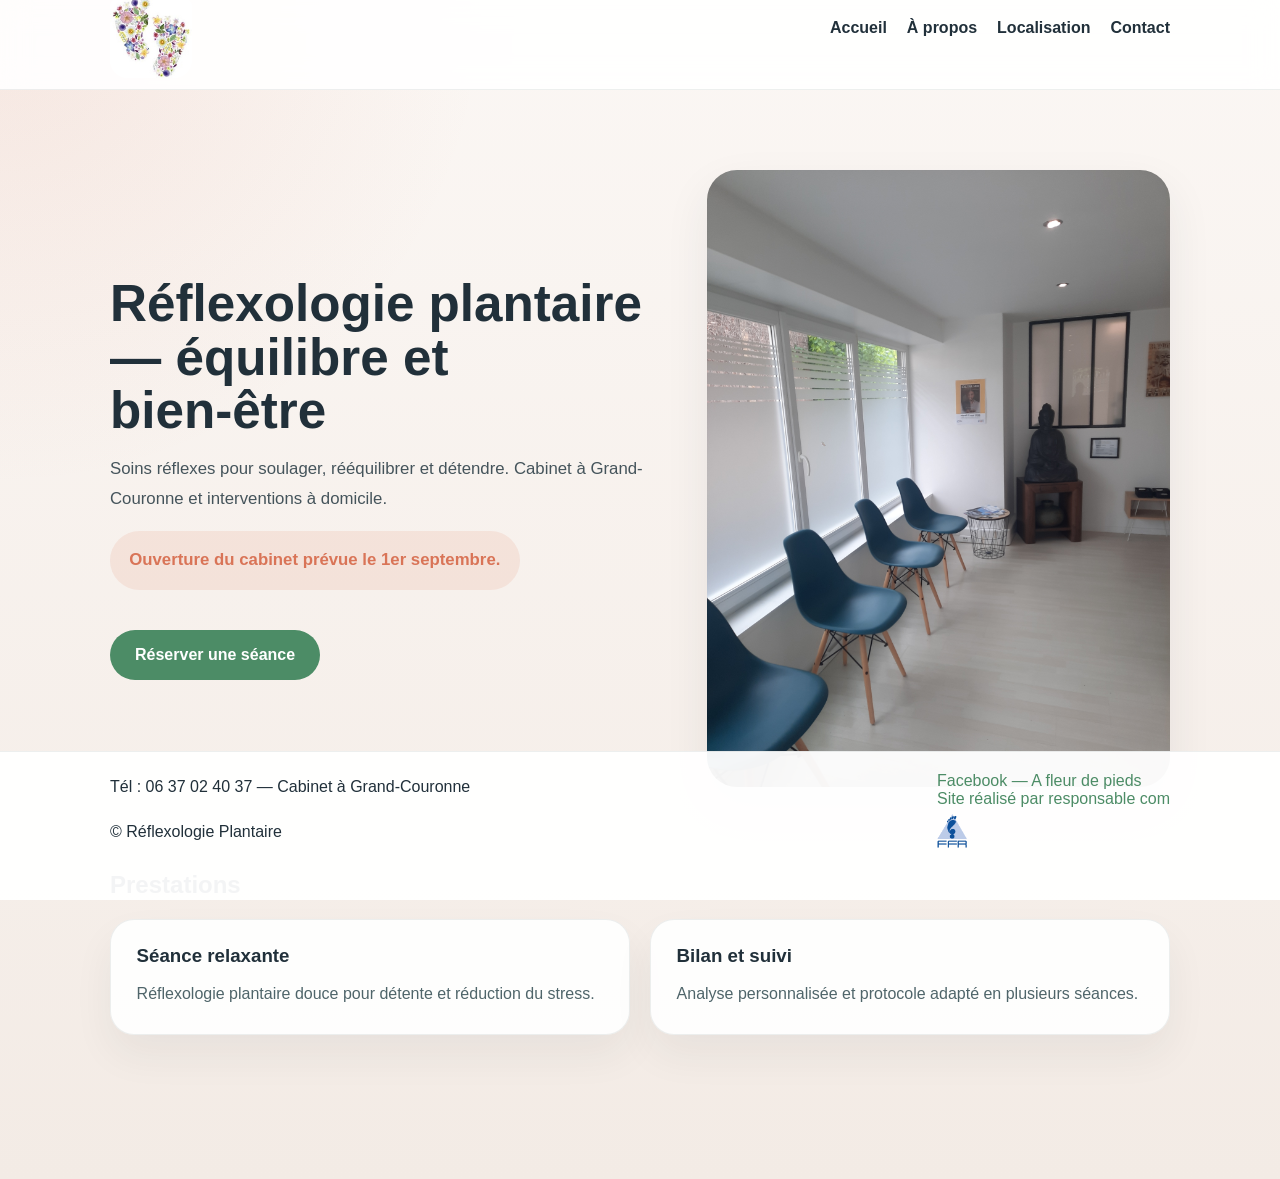
==== stage-site/index.html @ 20455479 "site" ====
<!doctype html>
<html lang="fr">
<head>
  <meta charset="utf-8">
  <meta name="viewport" content="width=device-width,initial-scale=1">
  <title>A fleur de pieds - Accueil</title>
  <link rel="stylesheet" href="css/style.css">
</head>
<body>
  <header class="site-header">
    <div class="container nav-wrap">
      <a class="logo" href="index.html"><img src="assets/logo a fleur de pied.jpg" alt="Logo réflexologie"/></a>
      <nav>
        <ul>
          <li><a href="index.html">Accueil</a></li>
          <li><a href="about.html">À propos</a></li>
          <li><a href="localisation.html">Localisation</a></li>
          <li><a href="contact.html">Contact</a></li>
        </ul>
      </nav>
    </div>
  </header>

  <main>
    <section class="hero">
      <div class="container hero-inner">
        <div class="hero-text">
          <h1>Réflexologie plantaire — équilibre et bien-être</h1>
          <p>Soins réflexes pour soulager, rééquilibrer et détendre. Cabinet à Grand-Couronne et interventions à domicile.</p>
          <p class="opening-note">Ouverture du cabinet prévue le 1er septembre.</p>
          <a class="button" href="contact.html">Réserver une séance</a>
        </div>
        <div class="hero-image">
          <img src="assets/waiting_room.jpg" alt="Salle d'attente" />
        </div>
      </div>
    </section>

    <section class="services container">
      <h2>Prestations</h2>
      <div class="cards">
        <article>
          <h3>Séance relaxante</h3>
          <p>Réflexologie plantaire douce pour détente et réduction du stress.</p>
        </article>
        <article>
          <h3>Bilan et suivi</h3>
          <p>Analyse personnalisée et protocole adapté en plusieurs séances.</p>
        </article>
      </div>
    </section>

  </main>

  <footer class="site-footer">
    <div class="container footer-grid">
      <div>
        <p>Tél : 06 37 02 40 37 — Cabinet à Grand-Couronne</p>
        <p>© Réflexologie Plantaire</p>
      </div>
      <div class="footer-links">
        <a href="https://www.facebook.com/profile.php?id=61586566208151" target="_blank">Facebook — A fleur de pieds</a>
        <br>
        <a href="http://katell-reflexologie.fr" target="_blank">Site réalisé par responsable com</a>
        <div class="federation-logo">
          <a href="https://www.ffr.org" target="_blank"><img src="assets/logo.png" alt="Logo Fédération" style="height:34px;margin-top:6px"/></a>
        </div>
      </div>
    </div>
  </footer>
</body>
</html>
---- stage-site/css/style.css ----
:root {
  --terracotta: #d97457;
  --green: #4c8c66;
  --green-dark: #395e4d;
  --dark: #21303a;
  --soft: #f6f2ee;
  --soft-2: #f2ece7;
  --border: rgba(34, 51, 58, 0.08);
  --shadow: 0 18px 45px rgba(34, 51, 58, 0.08);
  --radius: 24px;
  --header-height: 90px;
  --footer-height: 72px;
}
* {
  box-sizing: border-box;
}
html {
  scroll-behavior: smooth;
}
body {
  margin: 0;
  font-family: Inter, Arial, Helvetica, sans-serif;
  color: var(--dark);
  background: radial-gradient(circle at top left, rgba(212, 116, 87, 0.12), transparent 28%),
    linear-gradient(180deg, #fbf7f4 0%, #f3ebe5 100%);
  padding-top: calc(var(--header-height) + 1rem);
  padding-bottom: calc(var(--footer-height) + 2.5rem);
}
img {
  display: block;
  max-width: 100%;
}
button,
input,
textarea,
a {
  font: inherit;
}
.container {
  max-width: 1100px;
  margin: 0 auto;
  padding: 0 1.25rem 2rem;
}
.site-header {
  position: fixed;
  inset: 0 auto auto 0;
  z-index: 1000;
  height: var(--header-height);
  display: flex;
  align-items: center;
  width: 100%;
  background: rgba(255, 255, 255, 0.9);
  backdrop-filter: blur(14px);
  border-bottom: 1px solid rgba(34, 51, 58, 0.08);
}
.nav-wrap {
  width: 100%;
  display: flex;
  align-items: center;
  gap: 1.25rem;
}
.site-header .logo img {
  margin-top: 0.5rem;
  padding-top: 0.5rem;
  height: 90px;
  border-radius: 18px;
}
nav {
  margin-left: auto;
}
nav ul {
  list-style: none;
  display: flex;
  align-items: center;
  gap: 1.25rem;
  margin: 0;
  padding: 0;
}
nav a {
  color: var(--dark);
  text-decoration: none;
  font-weight: 600;
  transition: color 180ms ease;
}
nav a:hover,
nav a:focus-visible {
  color: var(--green-dark);
}
.hero {
  padding: 4rem 0 2rem;
}
.hero-inner {
  display: grid;
  grid-template-columns: minmax(0, 1.1fr) minmax(300px, 0.9fr);
  gap: 2rem;
  align-items: center;
}
.hero-text {
  max-width: 620px;
}
.hero-text h1 {
  font-size: clamp(2.6rem, 4vw, 4.2rem);
  line-height: 1.05;
  margin: 0 0 1rem;
}
.hero-text p {
  margin: 0 0 1rem;
  color: #45545b;
  font-size: 1.05rem;
  line-height: 1.8;
}
.hero-text .opening-note {
  display: inline-flex;
  padding: 0.9rem 1.2rem;
  background: rgba(217, 116, 87, 0.12);
  border-radius: 999px;
  color: var(--terracotta);
  font-weight: 700;
}
.button {
  display: inline-flex;
  align-items: center;
  justify-content: center;
  gap: 0.55rem;
  margin-top: 1.5rem;
  padding: 0.95rem 1.5rem;
  border-radius: 999px;
  border: 1px solid transparent;
  background: var(--green);
  color: #fff;
  text-decoration: none;
  font-weight: 700;
  transition: transform 180ms ease, background 180ms ease;
}
.button:hover,
.button:focus-visible {
  background: var(--green-dark);
  transform: translateY(-1px);
}
.hero-image img {
  width: 100%;
  height: auto;
  border-radius: 30px;
  box-shadow: var(--shadow);
}
.section-title {
  margin: 0 0 1.5rem;
  font-size: clamp(1.85rem, 2.3vw, 2.4rem);
  letter-spacing: -0.03em;
}
.section-intro {
  max-width: 760px;
  margin-bottom: 1.75rem;
  color: #4f656a;
}
section {
  padding: 2rem 0;
}
.cards {
  display: grid;
  grid-template-columns: repeat(auto-fit, minmax(240px, 1fr));
  gap: 1.25rem;
}
.cards article {
  background: rgba(255, 255, 255, 0.9);
  padding: 1.6rem;
  border-radius: var(--radius);
  border: 1px solid var(--border);
  box-shadow: 0 20px 40px rgba(34, 51, 58, 0.06);
}
.cards h3 {
  margin-top: 0;
  margin-bottom: 0.8rem;
}
.cards p {
  margin: 0;
  color: #4f656a;
  line-height: 1.75;
}
.gallery .grid {
  display: grid;
  grid-template-columns: repeat(3, minmax(0, 1fr));
  gap: 1rem;
}
.gallery img {
  width: 100%;
  height: 240px;
  object-fit: cover;
  border-radius: 24px;
}
.about-grid {
  display: grid;
  grid-template-columns: minmax(260px, 360px) minmax(0, 1fr);
  gap: 2rem;
  align-items: start;
}
.about-grid img {
  width: 100%;
  aspect-ratio: 3 / 4;
  object-fit: cover;
  border-radius: 30px;
  box-shadow: var(--shadow);
}
.about-images {
  display: flex;
  flex-wrap: wrap;
  gap: 0.8rem;
  margin-top: 1rem;
}
.about-images img {
  width: min(100%, 220px);
  border-radius: 20px;
}
.contact-grid {
  display: grid;
  grid-template-columns: minmax(300px, 380px) minmax(0, 1fr);
  gap: 2rem;
}
.contact-card,
.map {
  background: rgba(255, 255, 255, 0.92);
  border: 1px solid var(--border);
  border-radius: var(--radius);
  box-shadow: 0 20px 40px rgba(34, 51, 58, 0.06);
  padding: 1.75rem;
}
.contact-card h2,
.contact-card p,
.map p {
  margin: 0;
}
.contact-card h2 {
  margin-bottom: 1rem;
}
.contact-card a {
  color: var(--green);
  text-decoration: none;
}
.map iframe {
  width: 100%;
  height: 360px;
  border: 0;
  border-radius: 20px;
}
.site-footer {
  position: fixed;
  left: 0;
  right: 0;
  bottom: 0;
  background: rgba(255, 255, 255, 0.95);
  padding: 5px 0.30rem;
  border-top: 1px solid rgba(34, 51, 58, 0.08);
  z-index: 900;
}
.footer-grid {
  display: flex;
  justify-content: space-between;
  align-items: center;
  gap: 1rem;
  flex-wrap: wrap;
}
.footer-links a {
  color: var(--green);
  text-decoration: none;
}
.footer-links a:hover,
.footer-links a:focus-visible {
  color: var(--green-dark);
}
p,
li {
  line-height: 1.8;
}
@media (max-width: 960px) {
  .hero-inner,
  .about-grid,
  .contact-grid,
  .gallery .grid {
    grid-template-columns: 1fr;
  }
  .gallery img {
    height: 220px;
  }
}
@media (max-width: 700px) {
  .site-header {
    height: auto;
    padding: 0.85rem 0;
  }
  .nav-wrap {
    flex-wrap: wrap;
    gap: 0.8rem;
  }
  nav ul {
    flex-wrap: wrap;
    justify-content: center;
    gap: 0.8rem;
  }
  .container {
    padding: 0 1rem 1.5rem;
  }
}
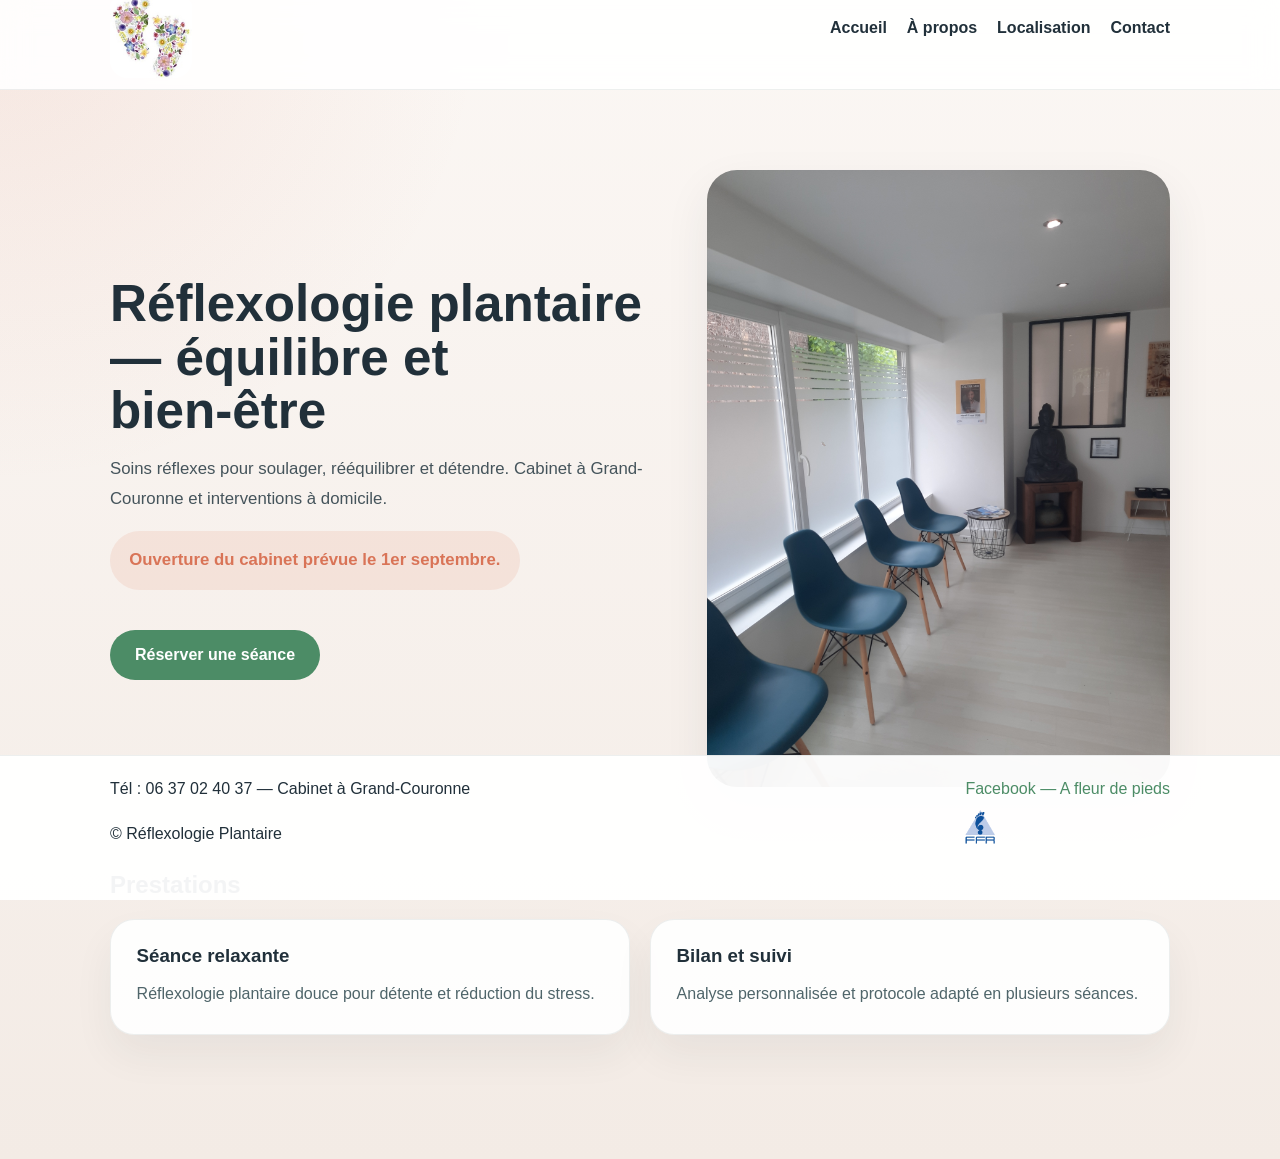
==== commit b396a47f: "fix" ====
--- a/stage-site/index.html
+++ b/stage-site/index.html
@@ -60,8 +60,6 @@
       </div>
       <div class="footer-links">
         <a href="https://www.facebook.com/profile.php?id=61586566208151" target="_blank">Facebook — A fleur de pieds</a>
-        <br>
-        <a href="http://katell-reflexologie.fr" target="_blank">Site réalisé par responsable com</a>
         <div class="federation-logo">
           <a href="https://www.ffr.org" target="_blank"><img src="assets/logo.png" alt="Logo Fédération" style="height:34px;margin-top:6px"/></a>
         </div>
--- a/stage-site/css/style.css
+++ b/stage-site/css/style.css
@@ -9,7 +9,7 @@
   --shadow: 0 18px 45px rgba(34, 51, 58, 0.08);
   --radius: 24px;
   --header-height: 90px;
-  --footer-height: 72px;
+  --footer-height: 52px;
 }
 * {
   box-sizing: border-box;
@@ -248,7 +248,7 @@
   right: 0;
   bottom: 0;
   background: rgba(255, 255, 255, 0.95);
-  padding: 5px 0.30rem;
+  padding: 0.2rem 0.5rem;
   border-top: 1px solid rgba(34, 51, 58, 0.08);
   z-index: 900;
 }
@@ -256,8 +256,16 @@
   display: flex;
   justify-content: space-between;
   align-items: center;
-  gap: 1rem;
+  gap: 0.75rem;
   flex-wrap: wrap;
+}
+.footer-grid > div {
+  margin: 0;
+}
+.footer-links {
+  display: flex;
+  flex-direction: column;
+  gap: 0.35rem;
 }
 .footer-links a {
   color: var(--green);
@@ -282,21 +290,61 @@
     height: 220px;
   }
 }
+@media (max-width: 960px) {
+  .hero-inner,
+  .about-grid,
+  .contact-grid,
+  .gallery .grid {
+    grid-template-columns: 1fr;
+  }
+  .gallery img {
+    height: 220px;
+  }
+}
+
 @media (max-width: 700px) {
+  body {
+    padding-bottom: 1.25rem;
+  }
   .site-header {
     height: auto;
-    padding: 0.85rem 0;
+    padding: 0.85rem 1rem;
+  }
+  .site-header .logo img {
+    height: 68px;
+    width: auto;
   }
   .nav-wrap {
     flex-wrap: wrap;
-    gap: 0.8rem;
+    justify-content: space-between;
+    gap: 0.9rem;
+  }
+  nav {
+    width: 100%;
   }
   nav ul {
     flex-wrap: wrap;
     justify-content: center;
-    gap: 0.8rem;
+    gap: 0.7rem;
+    margin: 0;
+  }
+  nav li {
+    flex: 1 1 auto;
+    text-align: center;
   }
   .container {
     padding: 0 1rem 1.5rem;
   }
-}
+  .site-footer {
+    position: static;
+  }
+  .footer-grid {
+    flex-direction: column;
+    align-items: flex-start;
+  }
+  .footer-links {
+    width: 100%;
+  }
+}
+
+
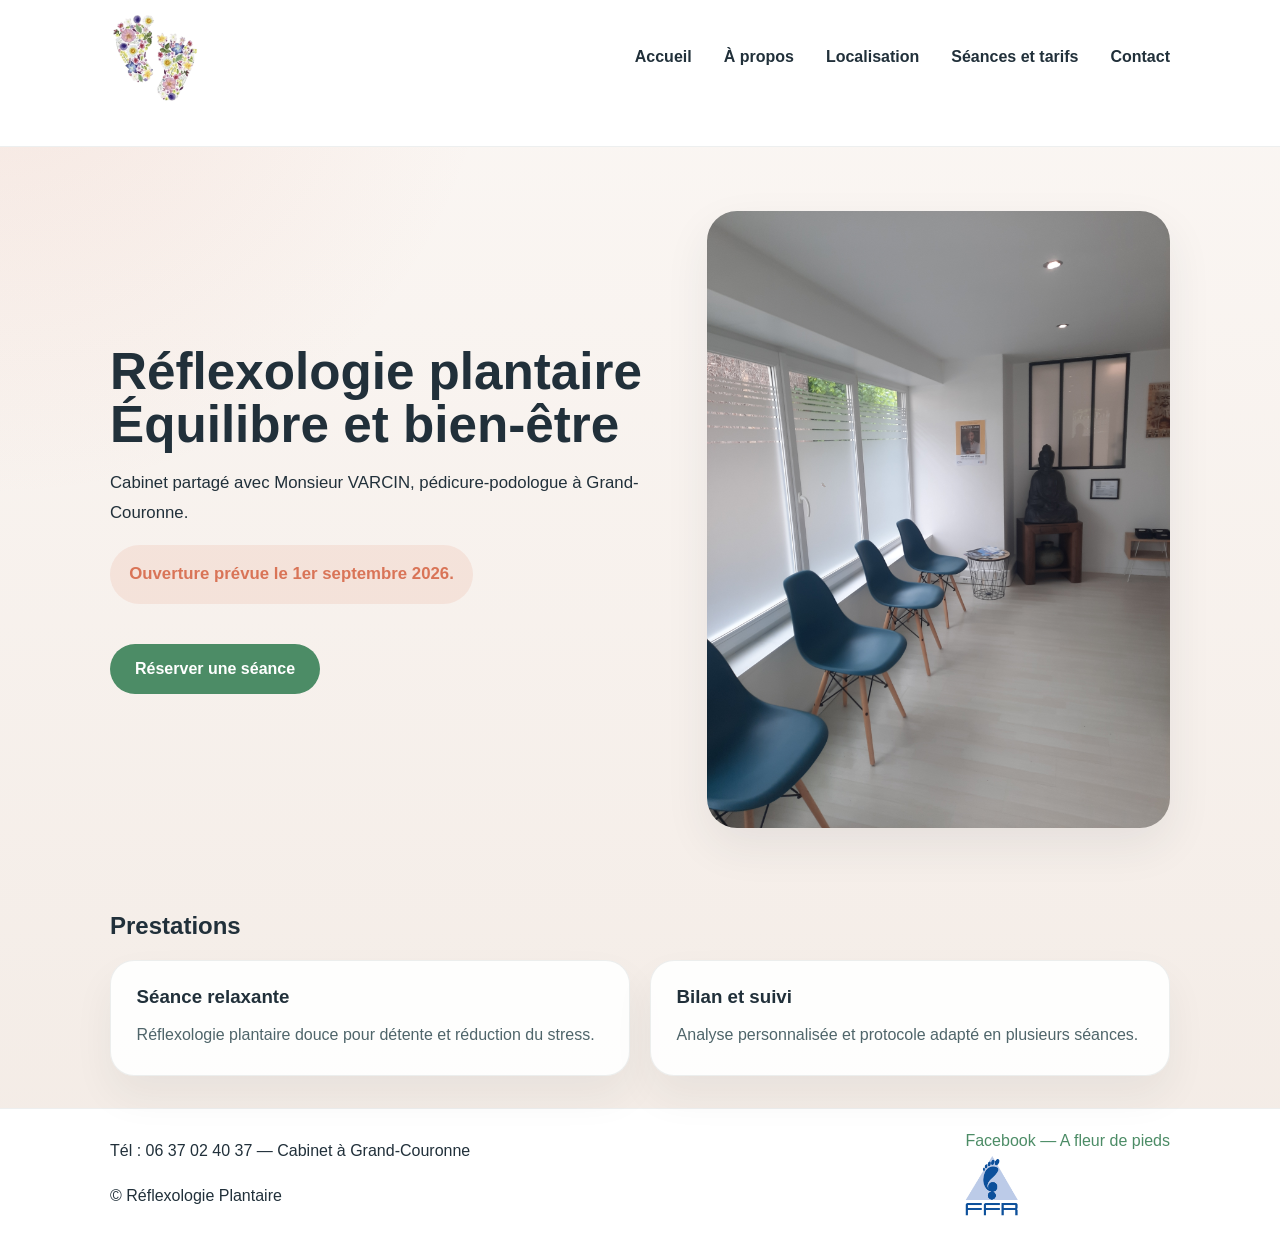
==== commit 3d92a0e3: "fix" ====
--- a/stage-site/index.html
+++ b/stage-site/index.html
@@ -9,12 +9,13 @@
 <body>
   <header class="site-header">
     <div class="container nav-wrap">
-      <a class="logo" href="index.html"><img src="assets/logo a fleur de pied.jpg" alt="Logo réflexologie"/></a>
+      <a class="logo" href="index.html"><img src="assets/logo a fleur de pied.png" alt="Logo réflexologie"/></a>
       <nav>
         <ul>
           <li><a href="index.html">Accueil</a></li>
           <li><a href="about.html">À propos</a></li>
           <li><a href="localisation.html">Localisation</a></li>
+          <li><a href="seances.html">Séances et tarifs</a></li>
           <li><a href="contact.html">Contact</a></li>
         </ul>
       </nav>
@@ -25,9 +26,9 @@
     <section class="hero">
       <div class="container hero-inner">
         <div class="hero-text">
-          <h1>Réflexologie plantaire — équilibre et bien-être</h1>
-          <p>Soins réflexes pour soulager, rééquilibrer et détendre. Cabinet à Grand-Couronne et interventions à domicile.</p>
-          <p class="opening-note">Ouverture du cabinet prévue le 1er septembre.</p>
+          <h1>Réflexologie plantaire<br>Équilibre et bien-être</h1>
+          <p>Cabinet partagé avec Monsieur VARCIN, pédicure-podologue à Grand-Couronne.</p>
+          <p class="opening-note">Ouverture prévue le 1er septembre 2026.</p>
           <a class="button" href="contact.html">Réserver une séance</a>
         </div>
         <div class="hero-image">
@@ -61,7 +62,7 @@
       <div class="footer-links">
         <a href="https://www.facebook.com/profile.php?id=61586566208151" target="_blank">Facebook — A fleur de pieds</a>
         <div class="federation-logo">
-          <a href="https://www.ffr.org" target="_blank"><img src="assets/logo.png" alt="Logo Fédération" style="height:34px;margin-top:6px"/></a>
+          <a href="https://www.ffr.org" target="_blank"><img class="federation-logo" src="assets/logo.png" alt="Logo Fédération"/></a>
         </div>
       </div>
     </div>
--- a/stage-site/css/style.css
+++ b/stage-site/css/style.css
@@ -9,7 +9,7 @@
   --shadow: 0 18px 45px rgba(34, 51, 58, 0.08);
   --radius: 24px;
   --header-height: 90px;
-  --footer-height: 52px;
+  --footer-height: 44px;
 }
 * {
   box-sizing: border-box;
@@ -23,8 +23,6 @@
   color: var(--dark);
   background: radial-gradient(circle at top left, rgba(212, 116, 87, 0.12), transparent 28%),
     linear-gradient(180deg, #fbf7f4 0%, #f3ebe5 100%);
-  padding-top: calc(var(--header-height) + 1rem);
-  padding-bottom: calc(var(--footer-height) + 2.5rem);
 }
 img {
   display: block;
@@ -42,16 +40,14 @@
   padding: 0 1.25rem 2rem;
 }
 .site-header {
-  position: fixed;
-  inset: 0 auto auto 0;
+  position: static;
   z-index: 1000;
-  height: var(--header-height);
-  display: flex;
-  align-items: center;
-  width: 100%;
-  background: rgba(255, 255, 255, 0.9);
-  backdrop-filter: blur(14px);
+  display: flex;
+  align-items: center;
+  width: 100%;
+  background: #ffffff;
   border-bottom: 1px solid rgba(34, 51, 58, 0.08);
+  padding: 0.75rem 0;
 }
 .nav-wrap {
   width: 100%;
@@ -60,8 +56,8 @@
   gap: 1.25rem;
 }
 .site-header .logo img {
-  margin-top: 0.5rem;
-  padding-top: 0.5rem;
+  margin: 0;
+  padding: 0;
   height: 90px;
   border-radius: 18px;
 }
@@ -72,7 +68,7 @@
   list-style: none;
   display: flex;
   align-items: center;
-  gap: 1.25rem;
+  gap: 2rem;
   margin: 0;
   padding: 0;
 }
@@ -105,9 +101,17 @@
 }
 .hero-text p {
   margin: 0 0 1rem;
-  color: #45545b;
+  color: var(--dark);
   font-size: 1.05rem;
   line-height: 1.8;
+}
+.subtitle {
+  color: var(--green-dark);
+  font-weight: 700;
+}
+.imprinted-note {
+  background: rgba(217, 116, 87, 0.08);
+  border-left: 4px solid var(--terracotta);
 }
 .hero-text .opening-note {
   display: inline-flex;
@@ -202,14 +206,23 @@
   box-shadow: var(--shadow);
 }
 .about-images {
-  display: flex;
-  flex-wrap: wrap;
-  gap: 0.8rem;
-  margin-top: 1rem;
+  display: grid;
+  grid-template-columns: repeat(2, minmax(0, 1fr));
+  gap: 1rem;
+  margin-top: 2rem;
 }
 .about-images img {
-  width: min(100%, 220px);
+  width: 100%;
+  height: auto;
+  max-height: 420px;
+  object-fit: cover;
   border-radius: 20px;
+}
+.about-name {
+  margin-top: 1.5rem;
+  text-align: center;
+  font-size: clamp(1.7rem, 2.5vw, 2.2rem);
+  letter-spacing: -0.02em;
 }
 .contact-grid {
   display: grid;
@@ -233,8 +246,19 @@
   margin-bottom: 1rem;
 }
 .contact-card a {
-  color: var(--green);
+  color: var(--green-dark);
   text-decoration: none;
+}
+.footer-links a {
+  color: var(--terracotta);
+}
+.footer-links a:hover,
+.footer-links a:focus-visible {
+  color: var(--green-dark);
+}
+img.federation-logo {
+  height: 60px;
+  width: auto;
 }
 .map iframe {
   width: 100%;
@@ -243,14 +267,14 @@
   border-radius: 20px;
 }
 .site-footer {
-  position: fixed;
-  left: 0;
-  right: 0;
-  bottom: 0;
-  background: rgba(255, 255, 255, 0.95);
-  padding: 0.2rem 0.5rem;
+  position: static;
+  background: #ffffff;
+  padding: 0.8rem 0.5rem;
   border-top: 1px solid rgba(34, 51, 58, 0.08);
   z-index: 900;
+}
+.site-footer .container {
+  padding: 0 1.25rem;
 }
 .footer-grid {
   display: flex;
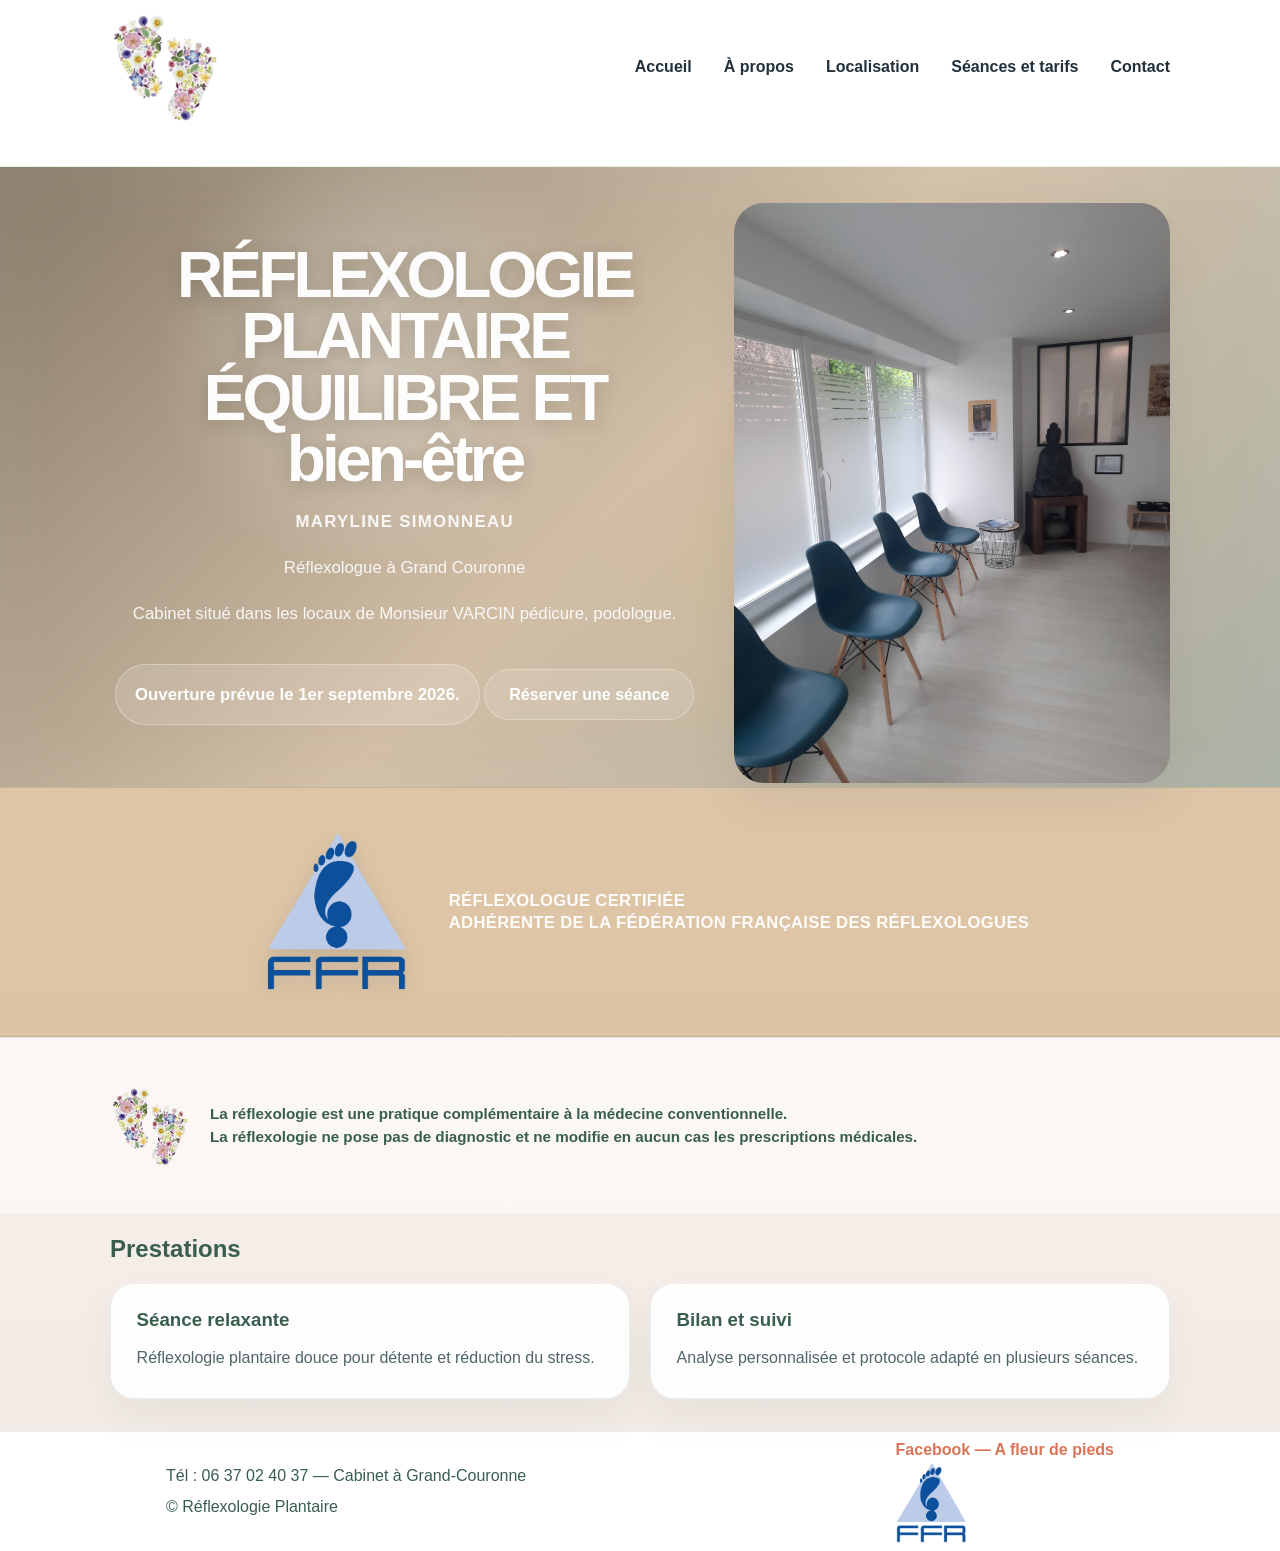
==== commit 5364ad0a: "fix" ====
--- a/stage-site/index.html
+++ b/stage-site/index.html
@@ -26,14 +26,44 @@
     <section class="hero">
       <div class="container hero-inner">
         <div class="hero-text">
-          <h1>Réflexologie plantaire<br>Équilibre et bien-être</h1>
-          <p>Cabinet partagé avec Monsieur VARCIN, pédicure-podologue à Grand-Couronne.</p>
+          <h1>
+            <span class="title-main">Réflexologie plantaire</span><br>
+            <span class="title-sub">Équilibre et</span><br>
+            <span class="highlight-line">bien-être</span>
+          </h1>
+          <p class="hero-name">Maryline SIMONNEAU</p>
+          <p>Réflexologue à Grand Couronne</p>
+          <p>Cabinet situé dans les locaux de Monsieur VARCIN pédicure, podologue.</p>
           <p class="opening-note">Ouverture prévue le 1er septembre 2026.</p>
           <a class="button" href="contact.html">Réserver une séance</a>
         </div>
         <div class="hero-image">
           <img src="assets/waiting_room.jpg" alt="Salle d'attente" />
         </div>
+      </div>
+    </section>
+
+    <section class="ffr-banner">
+      <div class="container ffr-banner-inner">
+        <div class="ffr-logo-wrap">
+          <a href="https://www.ffr.org" target="_blank" rel="noopener noreferrer" aria-label="Site officiel de la Fédération Française des Réflexologues">
+            <img src="assets/logo.png" alt="Logo Fédération Française des Réflexologues" class="ffr-mini-logo" />
+          </a>
+        </div>
+        <p>
+          Réflexologue certifiée<br>
+          adhérente de la Fédération Française des Réflexologues
+        </p>
+      </div>
+    </section>
+
+    <section class="medical-note">
+      <div class="container medical-note-inner">
+        <img src="assets/logo a fleur de pied.png" alt="Logo A fleur de pieds" class="medical-note-logo" />
+        <p>
+          La réflexologie est une pratique complémentaire à la médecine conventionnelle.<br>
+          La réflexologie ne pose pas de diagnostic et ne modifie en aucun cas les prescriptions médicales.
+        </p>
       </div>
     </section>
 
--- a/stage-site/css/style.css
+++ b/stage-site/css/style.css
@@ -58,7 +58,7 @@
 .site-header .logo img {
   margin: 0;
   padding: 0;
-  height: 90px;
+  height: 110px;
   border-radius: 18px;
 }
 nav {
@@ -83,25 +83,64 @@
   color: var(--green-dark);
 }
 .hero {
-  padding: 4rem 0 2rem;
+  padding: 0;
+  background:
+    radial-gradient(circle at 30% 30%, rgba(255,255,255,0.33), transparent 23%),
+    radial-gradient(circle at 65% 70%, rgba(222, 186, 130, 0.3), transparent 26%),
+    linear-gradient(135deg, rgba(92, 80, 57, 0.72), rgba(172, 138, 94, 0.50), rgba(113, 127, 109, 0.58));
+  border-radius: 0;
+  margin: 0 auto;
+  max-width: 100%;
+  width: 100%;
+  box-shadow: inset 0 0 80px rgba(255,255,255,0.08);
 }
 .hero-inner {
   display: grid;
-  grid-template-columns: minmax(0, 1.1fr) minmax(300px, 0.9fr);
-  gap: 2rem;
-  align-items: center;
+  grid-template-columns: minmax(0, 1.15fr) minmax(300px, 0.85fr);
+  gap: 2.2rem;
+  align-items: center;
+  min-height: 620px;
+  padding: 2rem 1.25rem 0;
 }
 .hero-text {
-  max-width: 620px;
+  max-width: 760px;
+  margin: 0 auto;
+  text-align: center;
 }
 .hero-text h1 {
-  font-size: clamp(2.6rem, 4vw, 4.2rem);
-  line-height: 1.05;
+  font-size: clamp(3rem, 5vw, 7rem);
+  line-height: 0.96;
   margin: 0 0 1rem;
+  letter-spacing: -0.06em;
+  color: rgba(255,255,255,0.94);
+  text-shadow: 0 4px 18px rgba(52, 40, 25, 0.22);
+  font-weight: 800;
+}
+.hero-text h1 span {
+  display: inline-block;
+}
+.title-main,
+.title-sub {
+  color: rgba(255,255,255,0.97);
+  font-weight: 700;
+  text-transform: uppercase;
+}
+.highlight-line {
+  color: rgba(255,255,255,0.98);
+  font-weight: 800;
+  text-transform: lowercase;
+}
+.hero-name {
+  font-size: 1.15rem;
+  font-weight: 700;
+  color: rgba(255,255,255,0.92);
+  letter-spacing: 0.08em;
+  text-transform: uppercase;
+  margin-top: 1rem;
 }
 .hero-text p {
   margin: 0 0 1rem;
-  color: var(--dark);
+  color: rgba(255,255,255,0.9);
   font-size: 1.05rem;
   line-height: 1.8;
 }
@@ -113,12 +152,31 @@
   background: rgba(217, 116, 87, 0.08);
   border-left: 4px solid var(--terracotta);
 }
+.imprint-block {
+  background: rgba(245, 238, 229, 0.9);
+  border-left: 4px solid var(--green);
+}
+.imprint-content {
+  display: flex;
+  align-items: center;
+  gap: 1.25rem;
+}
+.imprint-logo {
+  width: 90px;
+  height: auto;
+  flex-shrink: 0;
+}
+.imprint-content p {
+  margin: 0.2rem 0;
+  color: var(--green-dark);
+}
 .hero-text .opening-note {
   display: inline-flex;
   padding: 0.9rem 1.2rem;
-  background: rgba(217, 116, 87, 0.12);
+  background: rgba(255,255,255,0.14);
+  border: 1px solid rgba(255,255,255,0.3);
   border-radius: 999px;
-  color: var(--terracotta);
+  color: rgba(255,255,255,0.98);
   font-weight: 700;
 }
 .button {
@@ -129,8 +187,8 @@
   margin-top: 1.5rem;
   padding: 0.95rem 1.5rem;
   border-radius: 999px;
-  border: 1px solid transparent;
-  background: var(--green);
+  border: 1px solid rgba(255,255,255,0.3);
+  background: rgba(255,255,255,0.12);
   color: #fff;
   text-decoration: none;
   font-weight: 700;
@@ -138,7 +196,7 @@
 }
 .button:hover,
 .button:focus-visible {
-  background: var(--green-dark);
+  background: rgba(255,255,255,0.22);
   transform: translateY(-1px);
 }
 .hero-image img {
@@ -146,6 +204,66 @@
   height: auto;
   border-radius: 30px;
   box-shadow: var(--shadow);
+  filter: saturate(0.85) contrast(1.05);
+}
+.ffr-banner {
+  background: rgba(216, 185, 148, 0.78);
+  border-top: 1px solid rgba(57, 94, 77, 0.15);
+  border-bottom: 1px solid rgba(57, 94, 77, 0.15);
+  margin-top: 0;
+  width: 100%;
+}
+.ffr-banner-inner {
+  display: flex;
+  align-items: center;
+  justify-content: center;
+  gap: 1.75rem;
+  padding: 0.8rem 1.25rem;
+  max-width: 1280px;
+}
+.ffr-logo-wrap {
+  display: flex;
+  align-items: center;
+  justify-content: center;
+  min-width: 170px;
+}
+.ffr-mini-logo {
+  width: 140px;
+  height: auto;
+  filter: drop-shadow(0 8px 10px rgba(39, 59, 52, 0.15));
+}
+.ffr-banner p {
+  margin: 0;
+  color: rgba(255,255,255,0.95);
+  font-weight: 700;
+  text-align: left;
+  line-height: 1.35;
+  text-transform: uppercase;
+  letter-spacing: 0.02em;
+  font-size: clamp(0.9rem, 1.3vw, 1.45rem);
+}
+.medical-note {
+  background: rgba(255, 255, 255, 0.55);
+  border-top: 1px solid rgba(57, 94, 77, 0.08);
+  border-bottom: 1px solid rgba(57, 94, 77, 0.08);
+}
+.medical-note-inner {
+  display: flex;
+  align-items: center;
+  gap: 1.25rem;
+  padding: 1rem 1.25rem;
+}
+.medical-note-logo {
+  width: 80px;
+  height: auto;
+  flex-shrink: 0;
+}
+.medical-note p {
+  margin: 0;
+  color: var(--green-dark);
+  line-height: 1.5;
+  font-size: 0.95rem;
+  font-weight: 600;
 }
 .section-title {
   margin: 0 0 1.5rem;
@@ -207,16 +325,36 @@
 }
 .about-images {
   display: grid;
-  grid-template-columns: repeat(2, minmax(0, 1fr));
-  gap: 1rem;
+  grid-template-columns: minmax(0, 0.85fr) minmax(0, 1.15fr);
+  gap: 1.5rem;
   margin-top: 2rem;
+  align-items: center;
+}
+.about-doc {
+  display: flex;
+  justify-content: center;
+  align-items: center;
+  border-radius: 20px;
+  padding: 0.6rem;
+
+  max-width: 100%;
 }
 .about-images img {
   width: 100%;
   height: auto;
-  max-height: 420px;
-  object-fit: cover;
-  border-radius: 20px;
+  max-height: 500px;
+  object-fit: contain;
+  border-radius: 14px;
+}
+
+.about-doc-certificate {
+  max-width: 700px;
+  margin: 0 auto;
+}
+
+.about-doc-certificate img {
+  max-width: 82%;
+  transform: rotate(90deg);
 }
 .about-name {
   margin-top: 1.5rem;
@@ -257,7 +395,7 @@
   color: var(--green-dark);
 }
 img.federation-logo {
-  height: 60px;
+  height: 80px;
   width: auto;
 }
 .map iframe {
@@ -269,39 +407,53 @@
 .site-footer {
   position: static;
   background: #ffffff;
-  padding: 0.8rem 0.5rem;
+  padding: 0.55rem 0;
   border-top: 1px solid rgba(34, 51, 58, 0.08);
   z-index: 900;
 }
 .site-footer .container {
-  padding: 0 1.25rem;
+  max-width: 980px;
+  padding: 0 1rem;
 }
 .footer-grid {
   display: flex;
   justify-content: space-between;
   align-items: center;
-  gap: 0.75rem;
+  gap: 0.5rem;
   flex-wrap: wrap;
 }
 .footer-grid > div {
   margin: 0;
 }
+.footer-grid p {
+  margin: 0.15rem 0;
+  color: var(--green-dark);
+}
 .footer-links {
   display: flex;
   flex-direction: column;
-  gap: 0.35rem;
+  gap: 0.25rem;
 }
 .footer-links a {
-  color: var(--green);
+  color: var(--terracotta);
   text-decoration: none;
+  font-weight: 600;
 }
 .footer-links a:hover,
 .footer-links a:focus-visible {
   color: var(--green-dark);
+}
+
+h1, h2, h3, h4 {
+  color: var(--green-dark);
+}
+strong {
+  color: var(--terracotta);
 }
 p,
 li {
   line-height: 1.8;
+  color: var(--dark);
 }
 @media (max-width: 960px) {
   .hero-inner,
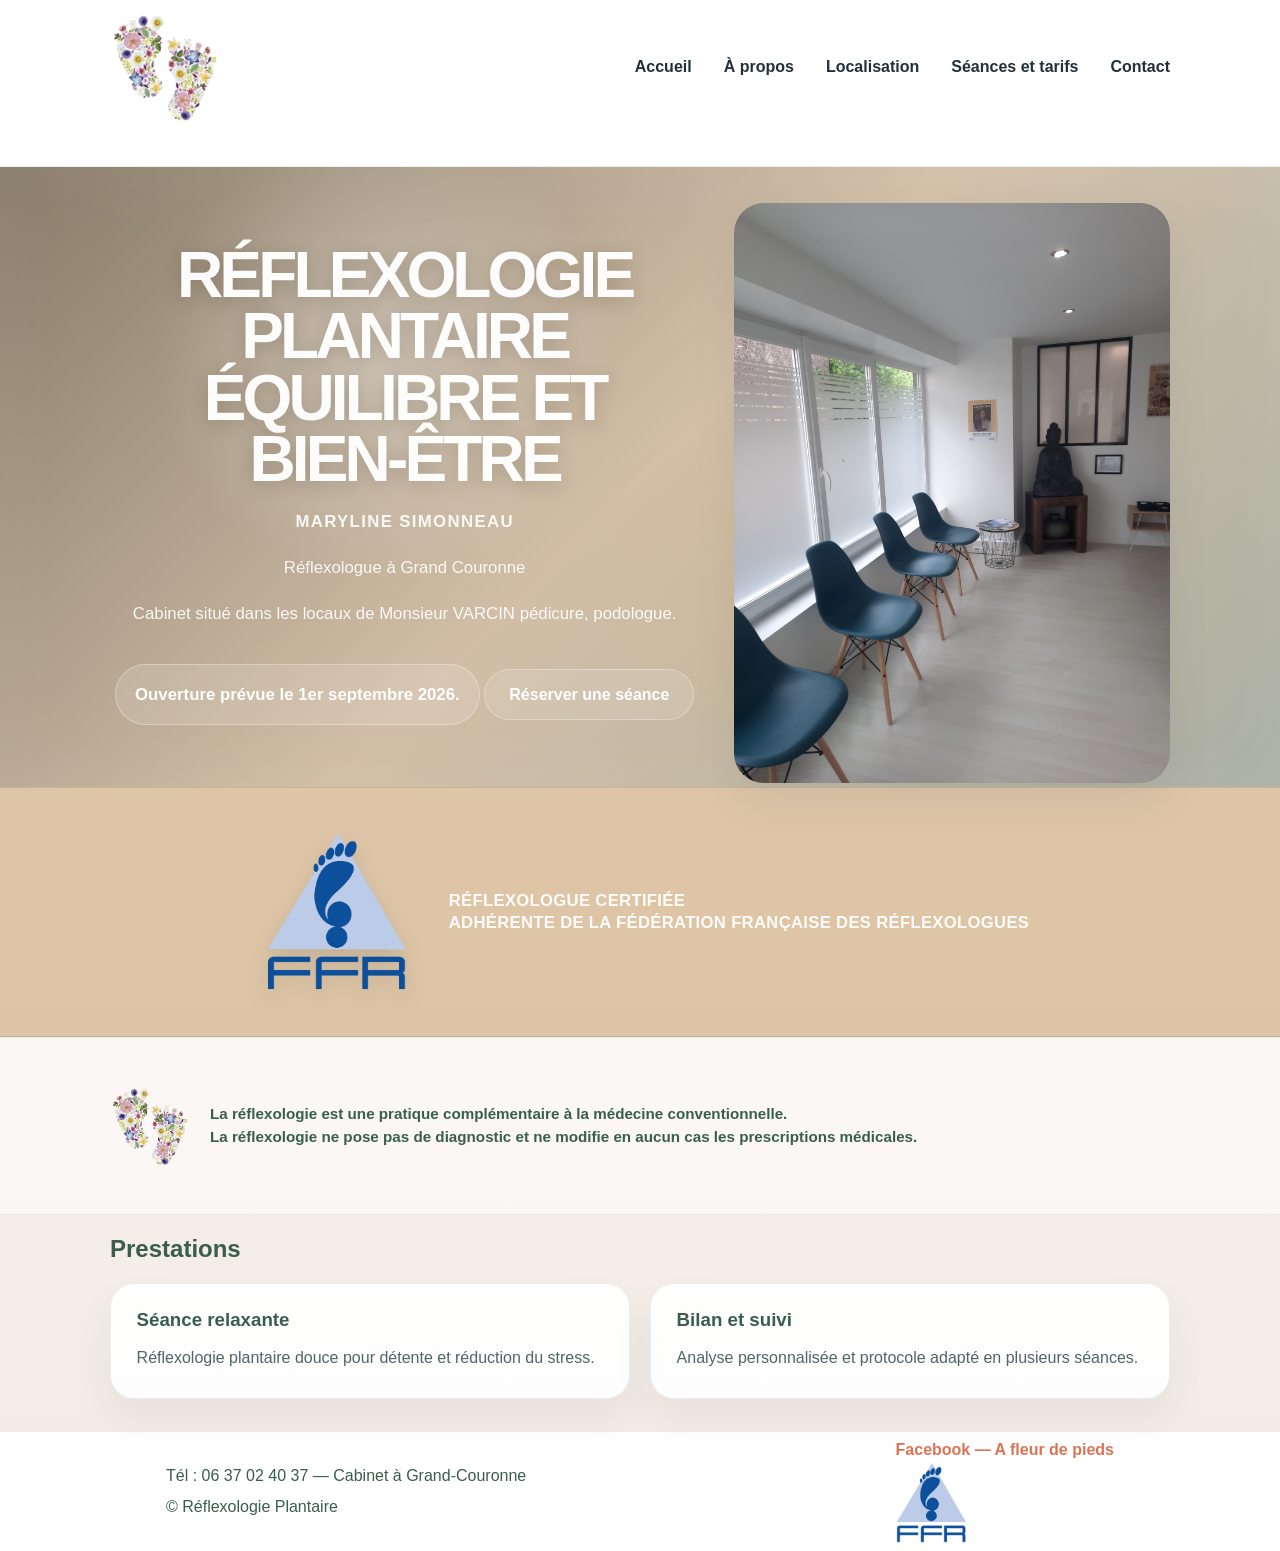
==== commit bdaa2fa6: "fix" ====
--- a/stage-site/index.html
+++ b/stage-site/index.html
@@ -29,7 +29,7 @@
           <h1>
             <span class="title-main">Réflexologie plantaire</span><br>
             <span class="title-sub">Équilibre et</span><br>
-            <span class="highlight-line">bien-être</span>
+            <span class="highlight-line">BIEN-ÊTRE</span>
           </h1>
           <p class="hero-name">Maryline SIMONNEAU</p>
           <p>Réflexologue à Grand Couronne</p>
--- a/stage-site/css/style.css
+++ b/stage-site/css/style.css
@@ -120,16 +120,13 @@
   display: inline-block;
 }
 .title-main,
-.title-sub {
+.title-sub,
+.highlight-line {
   color: rgba(255,255,255,0.97);
   font-weight: 700;
   text-transform: uppercase;
 }
-.highlight-line {
-  color: rgba(255,255,255,0.98);
-  font-weight: 800;
-  text-transform: lowercase;
-}
+
 .hero-name {
   font-size: 1.15rem;
   font-weight: 700;
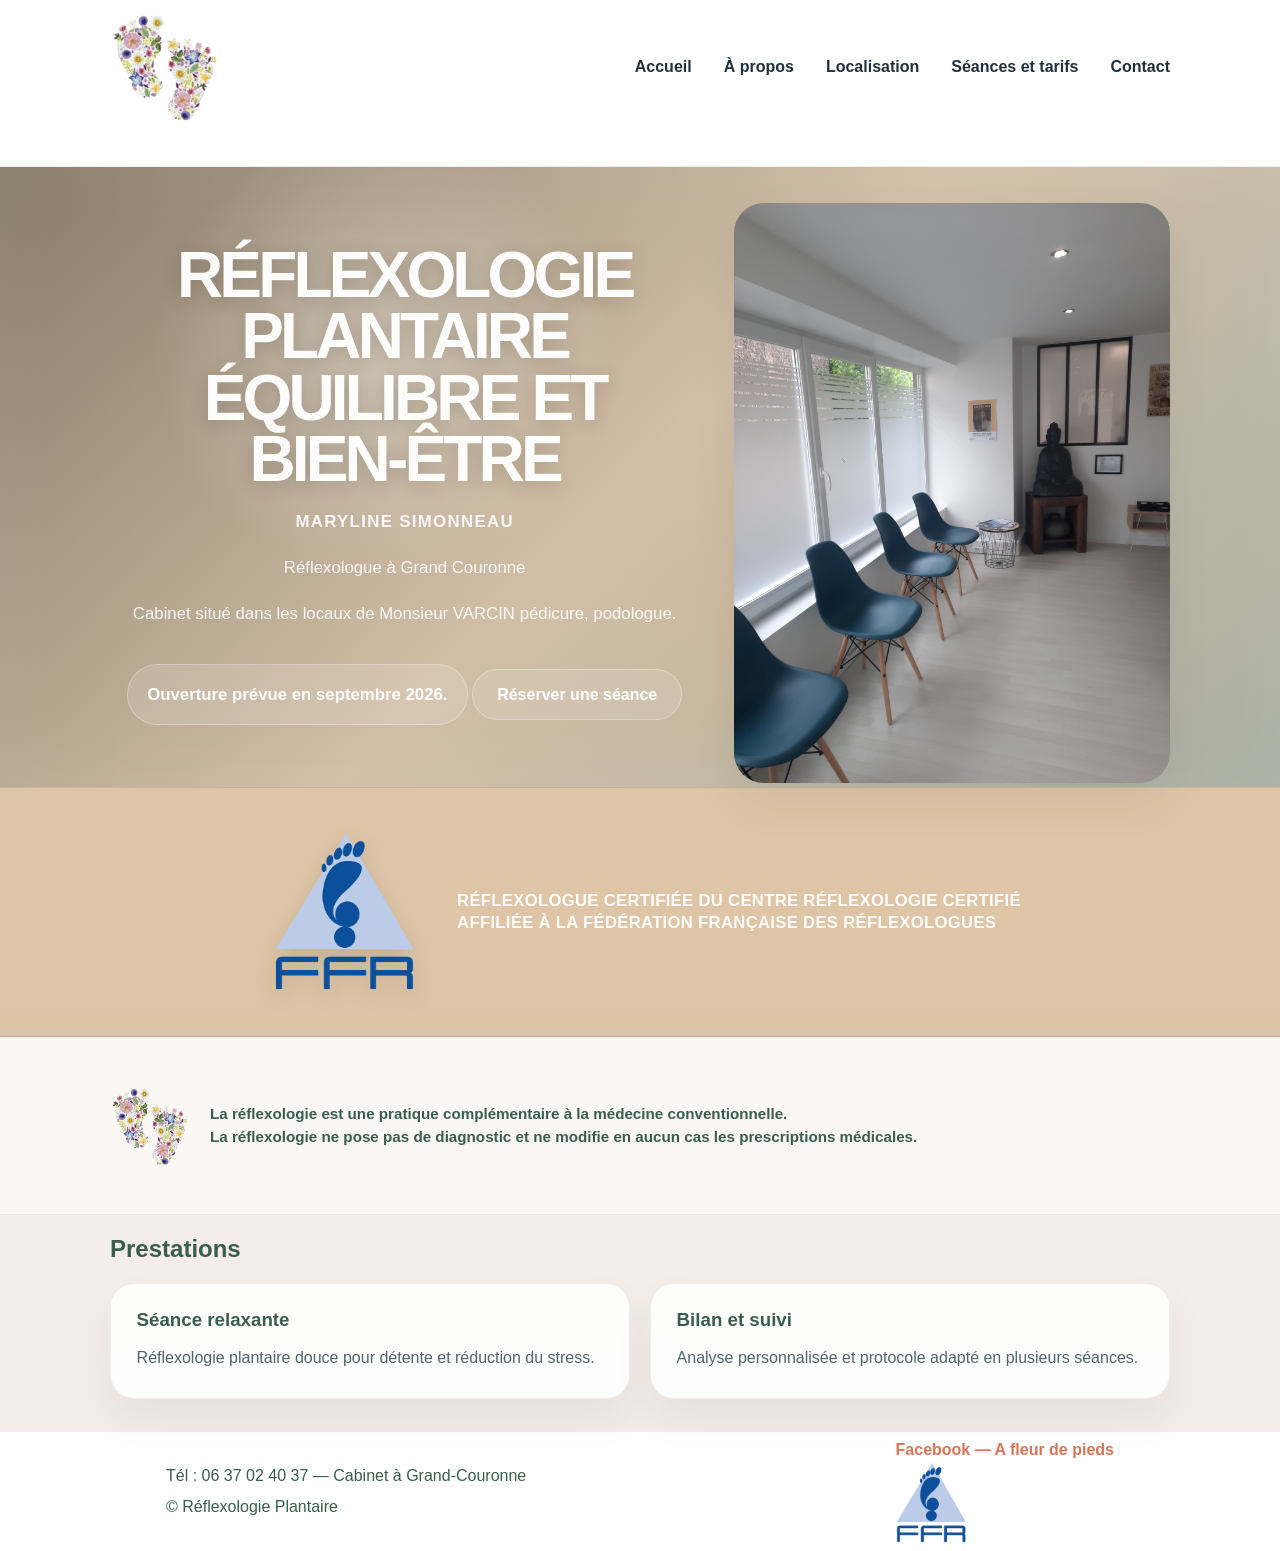
==== commit dd9358d8: "fix" ====
--- a/stage-site/index.html
+++ b/stage-site/index.html
@@ -34,7 +34,7 @@
           <p class="hero-name">Maryline SIMONNEAU</p>
           <p>Réflexologue à Grand Couronne</p>
           <p>Cabinet situé dans les locaux de Monsieur VARCIN pédicure, podologue.</p>
-          <p class="opening-note">Ouverture prévue le 1er septembre 2026.</p>
+          <p class="opening-note">Ouverture prévue en septembre 2026.</p>
           <a class="button" href="contact.html">Réserver une séance</a>
         </div>
         <div class="hero-image">
@@ -51,8 +51,8 @@
           </a>
         </div>
         <p>
-          Réflexologue certifiée<br>
-          adhérente de la Fédération Française des Réflexologues
+          Réflexologue certifiée du centre réflexologie certifié<br>
+          affiliée à la Fédération Française des Réflexologues
         </p>
       </div>
     </section>
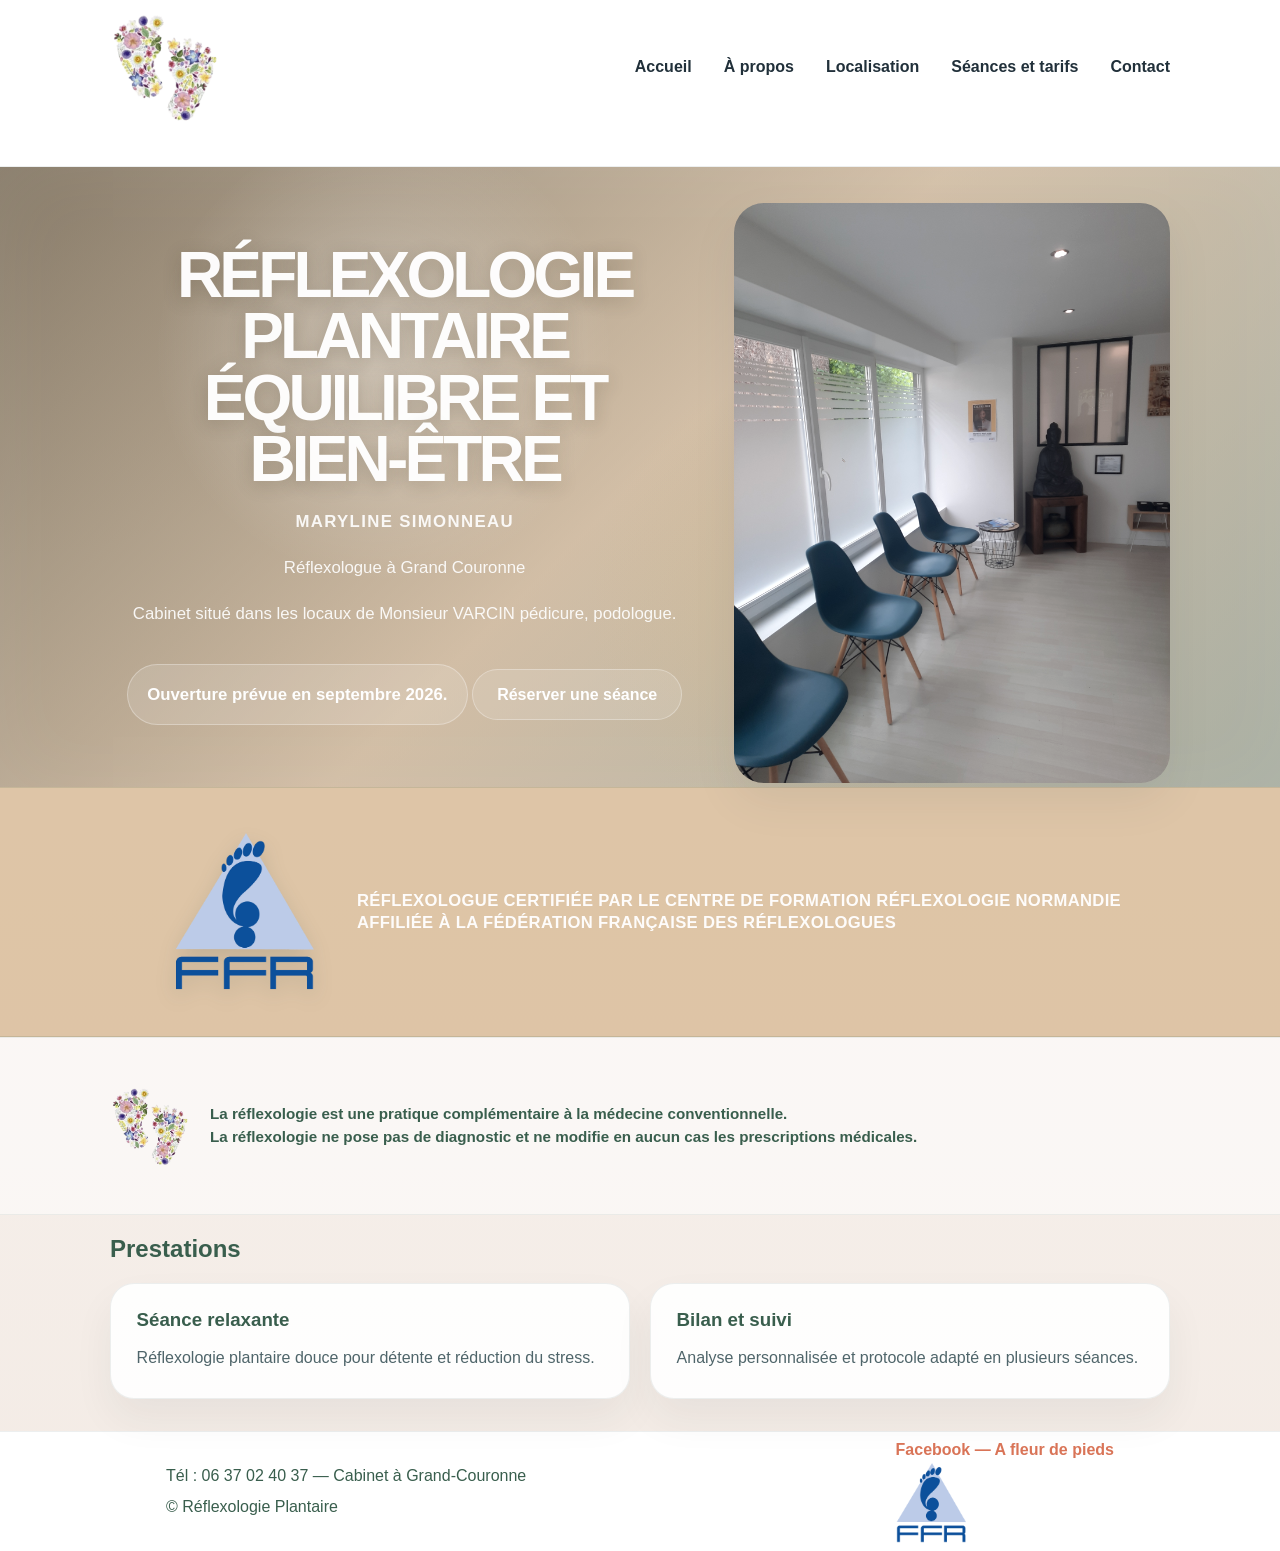
==== commit ecd95f57: "fix" ====
--- a/stage-site/index.html
+++ b/stage-site/index.html
@@ -51,7 +51,7 @@
           </a>
         </div>
         <p>
-          Réflexologue certifiée du centre réflexologie certifié<br>
+          Réflexologue certifiée par le centre de formation réflexologie normandie<br>
           affiliée à la Fédération Française des Réflexologues
         </p>
       </div>
